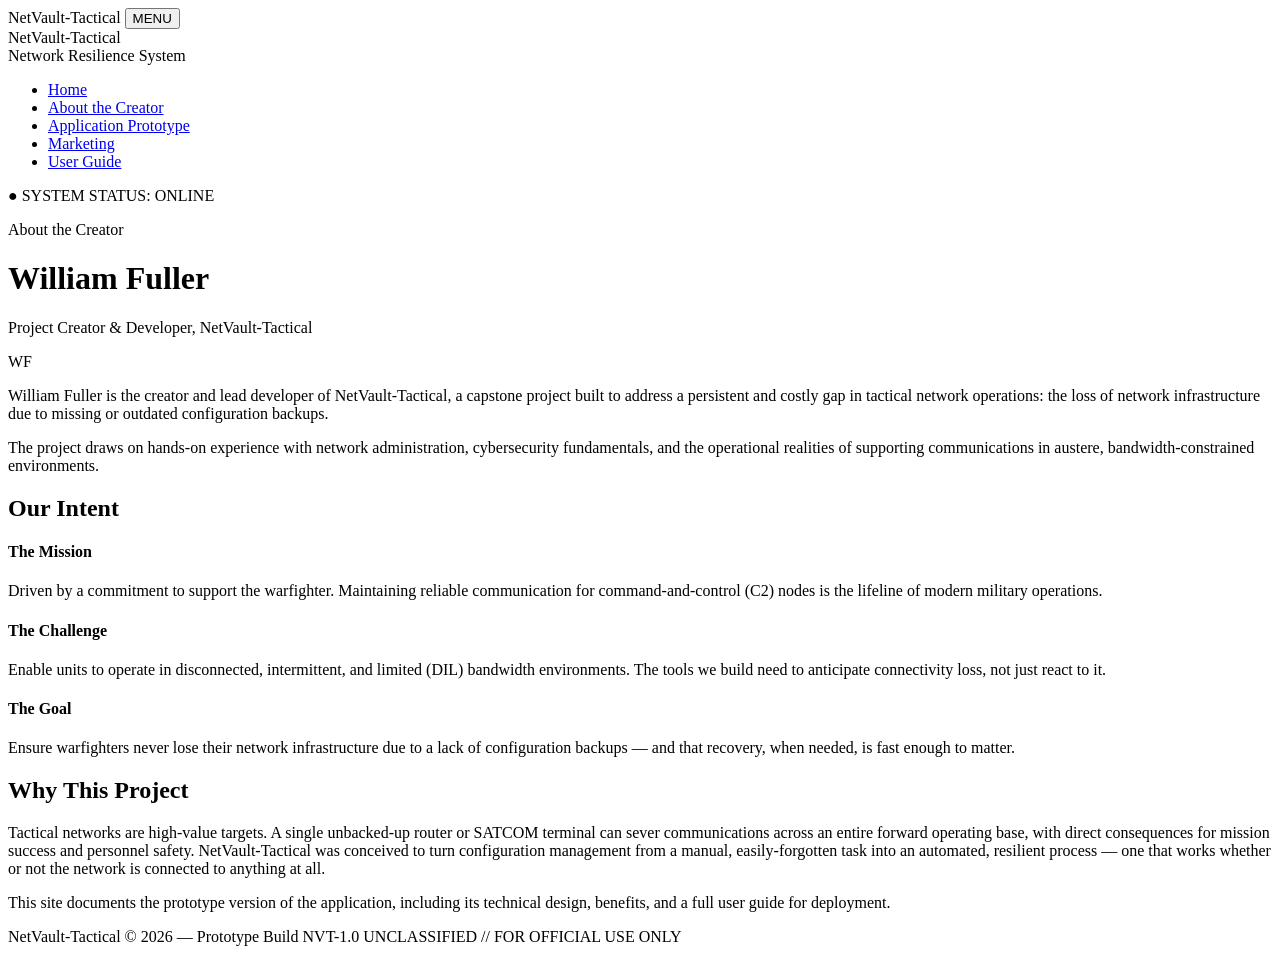
==== about.html @ 0a253bd3 "Initializing Initializing" ====
<!DOCTYPE html>
<html lang="en">
<head>
<meta charset="UTF-8">
<meta name="viewport" content="width=device-width, initial-scale=1.0">
<title>About the Creator | NetVault-Tactical</title>
<link rel="stylesheet" href="assets/style.css">
</head>
<body>

<div class="mobile-bar">
  <span class="mark">NetVault<span>-Tactical</span></span>
  <button class="burger" onclick="toggleNav()">MENU</button>
</div>

<div class="shell">
  <nav class="sidenav" id="sidenav">
    <div class="brand">
      <div class="mark">NetVault<span>-Tactical</span></div>
      <div class="sub">Network Resilience System</div>
    </div>
    <ul class="navlist">
      <li><a href="index.html">Home</a></li>
      <li><a href="about.html" class="active">About the Creator</a></li>
      <li><a href="prototype.html">Application Prototype</a></li>
      <li><a href="marketing.html">Marketing</a></li>
      <li><a href="guide.html">User Guide</a></li>
    </ul>
    <div class="navfoot"><span class="dot">●</span> SYSTEM STATUS: ONLINE</div>
  </nav>

  <main>
    <div class="page">

      <p class="eyebrow">About the Creator</p>
      <h1 class="title">William Fuller</h1>
      <p class="lede">Project Creator &amp; Developer, NetVault-Tactical</p>

      <div class="profile">
        <div class="avatar">WF</div>
        <div>
          <p>
            William Fuller is the creator and lead developer of NetVault-Tactical, a
            capstone project built to address a persistent and costly gap in tactical
            network operations: the loss of network infrastructure due to missing or
            outdated configuration backups.
          </p>
          <p class="muted">
            The project draws on hands-on experience with network administration,
            cybersecurity fundamentals, and the operational realities of supporting
            communications in austere, bandwidth-constrained environments.
          </p>
        </div>
      </div>

      <h2 class="section-head">Our Intent</h2>

      <div class="timeline">
        <div class="item">
          <h4>The Mission</h4>
          <p>
            Driven by a commitment to support the warfighter. Maintaining reliable
            communication for command-and-control (C2) nodes is the lifeline of
            modern military operations.
          </p>
        </div>
        <div class="item">
          <h4>The Challenge</h4>
          <p>
            Enable units to operate in disconnected, intermittent, and limited (DIL)
            bandwidth environments. The tools we build need to anticipate connectivity
            loss, not just react to it.
          </p>
        </div>
        <div class="item">
          <h4>The Goal</h4>
          <p>
            Ensure warfighters never lose their network infrastructure due to a lack
            of configuration backups &mdash; and that recovery, when needed, is fast
            enough to matter.
          </p>
        </div>
      </div>

      <h2 class="section-head">Why This Project</h2>
      <p>
        Tactical networks are high-value targets. A single unbacked-up router or
        SATCOM terminal can sever communications across an entire forward operating
        base, with direct consequences for mission success and personnel safety.
        NetVault-Tactical was conceived to turn configuration management from a
        manual, easily-forgotten task into an automated, resilient process &mdash;
        one that works whether or not the network is connected to anything at all.
      </p>
      <p class="muted">
        This site documents the prototype version of the application, including its
        technical design, benefits, and a full user guide for deployment.
      </p>

      <footer class="sitefoot">
        <span>NetVault-Tactical &copy; 2026 &mdash; Prototype Build NVT-1.0</span>
        <span>UNCLASSIFIED // FOR OFFICIAL USE ONLY</span>
      </footer>
    </div>
  </main>
</div>

<script src="assets/site.js"></script>
</body>
</html>
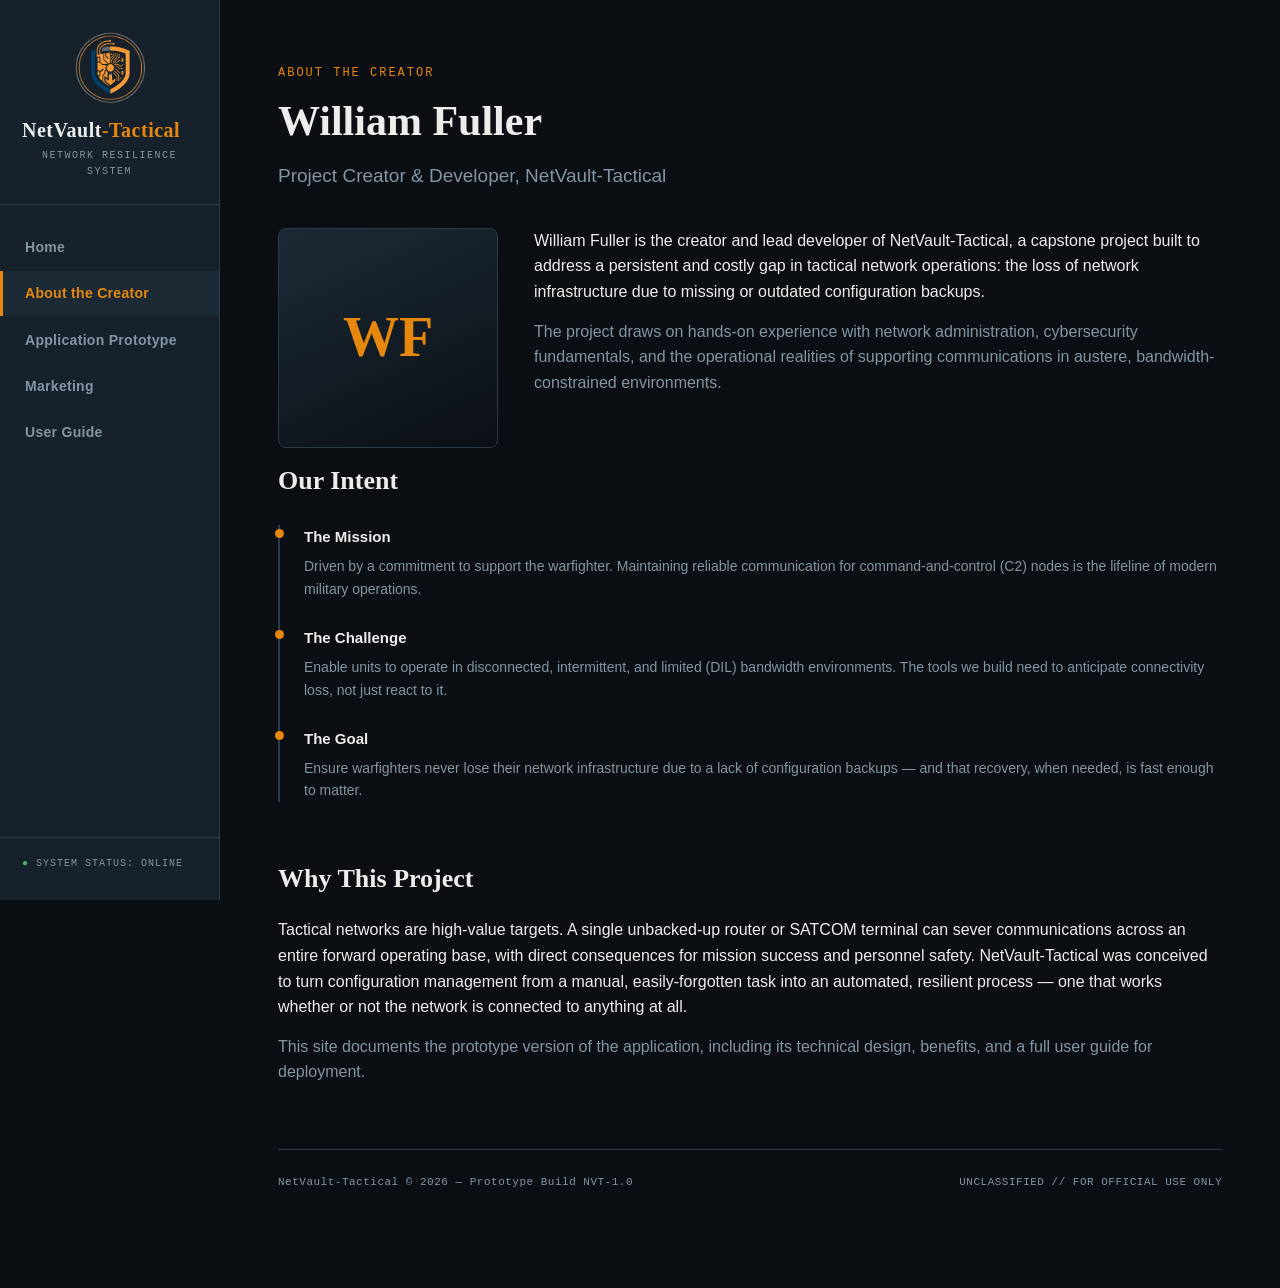
==== commit 9be1cd93: "Update about.html More Picture problems." ====
--- a/about.html
+++ b/about.html
@@ -7,15 +7,14 @@
 <link rel="stylesheet" href="assets/style.css">
 </head>
 <body>
-
 <div class="mobile-bar">
-  <span class="mark">NetVault<span>-Tactical</span></span>
+  <span class="mark"><img src="assets/logo-mark.png" alt="" class="logo-mark">NetVault<span>-Tactical</span></span>
   <button class="burger" onclick="toggleNav()">MENU</button>
 </div>
-
 <div class="shell">
   <nav class="sidenav" id="sidenav">
     <div class="brand">
+      <img src="assets/logo-mark.png" alt="NetVault-Tactical shield logo" class="logo-mark">
       <div class="mark">NetVault<span>-Tactical</span></div>
       <div class="sub">Network Resilience System</div>
     </div>
@@ -28,14 +27,11 @@
     </ul>
     <div class="navfoot"><span class="dot">●</span> SYSTEM STATUS: ONLINE</div>
   </nav>
-
   <main>
     <div class="page">
-
       <p class="eyebrow">About the Creator</p>
       <h1 class="title">William Fuller</h1>
       <p class="lede">Project Creator &amp; Developer, NetVault-Tactical</p>
-
       <div class="profile">
         <div class="avatar">WF</div>
         <div>
@@ -52,9 +48,7 @@
           </p>
         </div>
       </div>
-
       <h2 class="section-head">Our Intent</h2>
-
       <div class="timeline">
         <div class="item">
           <h4>The Mission</h4>
@@ -81,7 +75,6 @@
           </p>
         </div>
       </div>
-
       <h2 class="section-head">Why This Project</h2>
       <p>
         Tactical networks are high-value targets. A single unbacked-up router or
@@ -95,7 +88,6 @@
         This site documents the prototype version of the application, including its
         technical design, benefits, and a full user guide for deployment.
       </p>
-
       <footer class="sitefoot">
         <span>NetVault-Tactical &copy; 2026 &mdash; Prototype Build NVT-1.0</span>
         <span>UNCLASSIFIED // FOR OFFICIAL USE ONLY</span>
@@ -103,7 +95,6 @@
     </div>
   </main>
 </div>
-
 <script src="assets/site.js"></script>
 </body>
 </html>
--- a/assets/style.css
+++ b/assets/style.css
@@ -0,0 +1,526 @@
+:root {
+  --bg:        #0B0F14;
+  --panel:     #16212B;
+  --panel-2:   #1C2A36;
+  --line:      #2A3A47;
+  --amber:     #E8870E;
+  --amber-dim: #B8690A;
+  --steel:     #3B7DA6;
+  --steel-dim: #2C5E7E;
+  --text:      #EDEDED;
+  --muted:     #8295A3;
+  --good:      #4FAE6E;
+  --serif: "Bookman Old Style", "Cambria", Georgia, serif;
+  --sans:  "Arial", "Helvetica Neue", sans-serif;
+  --mono:  "Courier New", Courier, monospace;
+}
+* { box-sizing: border-box; }
+html { scroll-behavior: smooth; }
+body {
+  margin: 0;
+  background: var(--bg);
+  color: var(--text);
+  font-family: var(--sans);
+  font-size: 16px;
+  line-height: 1.6;
+  -webkit-font-smoothing: antialiased;
+}
+a { color: var(--steel); text-decoration: none; }
+a:hover { color: var(--amber); }
+a:focus-visible, button:focus-visible {
+  outline: 2px solid var(--amber);
+  outline-offset: 3px;
+}
+img { max-width: 100%; display: block; }
+.shell {
+  display: grid;
+  grid-template-columns: 220px 1fr;
+  min-height: 100vh;
+}
+.sidenav {
+  background: var(--panel);
+  border-right: 1px solid var(--line);
+  padding: 28px 0 28px 0;
+  position: sticky;
+  top: 0;
+  height: 100vh;
+  display: flex;
+  flex-direction: column;
+}
+.brand {
+  padding: 0 22px 24px 22px;
+  border-bottom: 1px solid var(--line);
+  margin-bottom: 18px;
+  text-align:center;
+}
+.brand .logo-mark {
+  width: 96px;
+  height: auto;
+  margin: 0 auto 14px auto;
+  display: block;
+}
+.brand .mark {
+  font-family: var(--serif);
+  font-weight: bold;
+  font-size: 20px;
+  color: var(--text);
+  letter-spacing: 0.5px;
+  line-height: 1.2;
+  text-align: left;
+}
+.brand .mark span { color: var(--amber); }
+.brand .sub {
+  font-family: var(--mono);
+  font-size: 10px;
+  color: var(--muted);
+  letter-spacing: 1.5px;
+  margin-top: 6px;
+  text-transform: uppercase;
+}
+.navlist { list-style: none; margin: 0; padding: 0; flex: 1; }
+.navlist li { margin: 2px 0; }
+.navlist a {
+  display: block;
+  padding: 11px 22px;
+  color: var(--muted);
+  font-family: var(--sans);
+  font-size: 14px;
+  font-weight: 600;
+  letter-spacing: 0.3px;
+  border-left: 3px solid transparent;
+  transition: background 0.15s, color 0.15s, border-color 0.15s;
+}
+.navlist a:hover {
+  color: var(--text);
+  background: var(--panel-2);
+}
+.navlist a.active {
+  color: var(--amber);
+  border-left-color: var(--amber);
+  background: var(--panel-2);
+}
+.navfoot {
+  padding: 18px 22px 0 22px;
+  border-top: 1px solid var(--line);
+  font-family: var(--mono);
+  font-size: 10px;
+  color: var(--muted);
+  letter-spacing: 1px;
+}
+.navfoot .dot { color: var(--good); }
+main { min-width: 0; }
+.page {
+  max-width: 1040px;
+  margin: 0 auto;
+  padding: 64px 48px 96px 48px;
+}
+.mobile-bar {
+  display: none;
+  background: var(--panel);
+  border-bottom: 1px solid var(--line);
+  padding: 14px 18px;
+  align-items: center;
+  justify-content: space-between;
+  position: sticky;
+  top: 0;
+  z-index: 50;
+}
+.mobile-bar .mark { font-family: var(--serif); font-weight: bold; font-size: 17px; display: flex; align-items: center; gap: 9px; }
+.mobile-bar .mark span { color: var(--amber); }
+.mobile-bar .logo-mark { width: 26px; height: auto; }
+.burger {
+  background: none;
+  border: 1px solid var(--line);
+  color: var(--text);
+  font-family: var(--mono);
+  font-size: 12px;
+  padding: 7px 12px;
+  border-radius: 3px;
+  cursor: pointer;
+}
+@media (max-width: 880px) {
+  .shell { grid-template-columns: 1fr; }
+  .sidenav { display: none; }
+  .sidenav.open { display: flex; position: fixed; z-index: 60; width: 240px; }
+  .mobile-bar { display: flex; }
+  .page { padding: 40px 22px 72px 22px; }
+}
+.eyebrow {
+  font-family: var(--mono);
+  font-size: 12px;
+  letter-spacing: 2px;
+  color: var(--amber);
+  text-transform: uppercase;
+  margin: 0 0 14px 0;
+}
+h1.title {
+  font-family: var(--serif);
+  font-size: 42px;
+  line-height: 1.15;
+  margin: 0 0 16px 0;
+  color: var(--text);
+}
+h1.title em { color: var(--amber); font-style: normal; }
+.lede {
+  font-size: 19px;
+  color: var(--muted);
+  max-width: 640px;
+  margin: 0 0 36px 0;
+}
+h2.section-head {
+  font-family: var(--serif);
+  font-size: 26px;
+  color: var(--text);
+  margin: 56px 0 18px 0;
+}
+h2.section-head:first-of-type { margin-top: 0; }
+h3.sub-head {
+  font-family: var(--sans);
+  font-size: 17px;
+  font-weight: 700;
+  color: var(--amber);
+  margin: 0 0 8px 0;
+}
+p { color: var(--text); margin: 0 0 14px 0; }
+p.muted { color: var(--muted); }
+ul.plain, ol.plain { padding-left: 20px; margin: 0 0 16px 0; }
+ul.plain li, ol.plain li { margin-bottom: 8px; }
+.status-row {
+  display: flex;
+  align-items: baseline;
+  gap: 10px;
+  font-family: var(--mono);
+  font-size: 12px;
+  letter-spacing: 1px;
+  margin-bottom: 10px;
+  color: var(--muted);
+}
+.status-row .tag {
+  color: var(--good);
+  font-weight: bold;
+}
+.status-row .tag.amber { color: var(--amber); }
+.status-row .tag.steel { color: var(--steel); }
+.grid-3 {
+  display: grid;
+  grid-template-columns: repeat(3, 1fr);
+  gap: 18px;
+  margin: 24px 0 8px 0;
+}
+.grid-2 {
+  display: grid;
+  grid-template-columns: repeat(2, 1fr);
+  gap: 18px;
+  margin: 24px 0 8px 0;
+}
+@media (max-width: 720px) {
+  .grid-3, .grid-2 { grid-template-columns: 1fr; }
+}
+.card {
+  background: var(--panel);
+  border: 1px solid var(--line);
+  border-radius: 6px;
+  padding: 22px;
+}
+.card h4 {
+  font-family: var(--sans);
+  font-size: 15px;
+  margin: 0 0 8px 0;
+  color: var(--text);
+}
+.card p { font-size: 14px; color: var(--muted); margin: 0; }
+table.spec {
+  width: 100%;
+  border-collapse: collapse;
+  margin: 18px 0 36px 0;
+  font-size: 14.5px;
+}
+table.spec th, table.spec td {
+  text-align: left;
+  padding: 12px 16px;
+  border-bottom: 1px solid var(--line);
+  vertical-align: top;
+}
+table.spec th {
+  font-family: var(--mono);
+  font-size: 11px;
+  letter-spacing: 1px;
+  text-transform: uppercase;
+  color: var(--amber);
+  border-bottom: 1px solid var(--amber-dim);
+}
+table.spec td.label {
+  color: var(--text);
+  font-weight: 600;
+  width: 220px;
+}
+table.spec td.value { color: var(--muted); }
+.btn {
+  display: inline-block;
+  font-family: var(--sans);
+  font-weight: 700;
+  font-size: 14px;
+  letter-spacing: 0.4px;
+  padding: 13px 26px;
+  border-radius: 4px;
+  cursor: pointer;
+  border: 1px solid transparent;
+}
+.btn-primary {
+  background: var(--amber);
+  color: #1a1206;
+}
+.btn-primary:hover { background: #fb9c1f; color: #1a1206; }
+.btn-outline {
+  background: transparent;
+  border: 1px solid var(--steel);
+  color: var(--steel);
+}
+.btn-outline:hover { border-color: var(--amber); color: var(--amber); }
+.hero {
+  display: grid;
+  grid-template-columns: 1.1fr 0.9fr;
+  gap: 48px;
+  align-items: center;
+  margin-bottom: 48px;
+}
+@media (max-width: 880px) {
+  .hero { grid-template-columns: 1fr; }
+}
+.hero-panel {
+  background: var(--panel);
+  border: 1px solid var(--line);
+  border-radius: 8px;
+  padding: 28px;
+}
+.hero-panel .readout-title {
+  font-family: var(--mono);
+  font-size: 12px;
+  color: var(--muted);
+  letter-spacing: 1.5px;
+  margin-bottom: 16px;
+  border-bottom: 1px solid var(--line);
+  padding-bottom: 12px;
+}
+.readout-line {
+  display: flex;
+  justify-content: space-between;
+  font-family: var(--mono);
+  font-size: 13px;
+  padding: 9px 0;
+  border-bottom: 1px solid var(--line);
+  color: var(--text);
+}
+.readout-line:last-child { border-bottom: none; }
+.readout-line .val { color: var(--good); font-weight: bold; }
+.readout-line .val.amber { color: var(--amber); }
+.pillars {
+  display: grid;
+  grid-template-columns: repeat(3, 1fr);
+  gap: 16px;
+  margin: 8px 0 8px 0;
+}
+@media (max-width: 720px) { .pillars { grid-template-columns: 1fr; } }
+.pillar {
+  border: 1px solid var(--line);
+  border-radius: 6px;
+  padding: 20px;
+  background: var(--panel);
+}
+.pillar .num {
+  font-family: var(--mono);
+  font-size: 11px;
+  color: var(--amber);
+  letter-spacing: 1px;
+  margin-bottom: 10px;
+}
+.pillar h4 { margin: 0 0 8px 0; font-size: 15.5px; }
+.pillar p { font-size: 13.5px; color: var(--muted); margin: 0; }
+.profile {
+  display: grid;
+  grid-template-columns: 220px 1fr;
+  gap: 36px;
+  margin-bottom: 12px;
+}
+@media (max-width: 720px) { .profile { grid-template-columns: 1fr; } }
+.avatar {
+  width: 100%;
+  aspect-ratio: 1;
+  border-radius: 8px;
+  background: linear-gradient(155deg, var(--panel-2), var(--bg));
+  border: 1px solid var(--line);
+  display: flex;
+  align-items: center;
+  justify-content: center;
+  font-family: var(--serif);
+  font-size: 56px;
+  font-weight: bold;
+  color: var(--amber);
+}
+.timeline {
+  border-left: 2px solid var(--line);
+  padding-left: 24px;
+  margin: 24px 0;
+}
+.timeline .item { margin-bottom: 26px; position: relative; }
+.timeline .item::before {
+  content: "";
+  position: absolute;
+  left: -29px;
+  top: 4px;
+  width: 9px;
+  height: 9px;
+  border-radius: 50%;
+  background: var(--amber);
+}
+.timeline .item h4 { margin: 0 0 6px 0; font-size: 15px; color: var(--text); }
+.timeline .item p { font-size: 14px; color: var(--muted); margin: 0; }
+.cta-banner {
+  background: linear-gradient(120deg, var(--panel-2), var(--panel));
+  border: 1px solid var(--steel-dim);
+  border-radius: 8px;
+  padding: 36px;
+  text-align: left;
+  margin: 40px 0;
+}
+.cta-banner h3 { font-family: var(--serif); font-size: 24px; margin: 0 0 10px 0; }
+.cta-banner p { color: var(--muted); margin: 0 0 20px 0; }
+.testimonial {
+  border-left: 3px solid var(--amber);
+  padding-left: 18px;
+  margin: 22px 0;
+  font-style: italic;
+  color: var(--muted);
+  font-size: 15px;
+}
+.quote-attrib {
+  display: block;
+  margin-top: 8px;
+  font-style: normal;
+  font-family: var(--mono);
+  font-size: 11px;
+  color: var(--steel);
+  letter-spacing: 0.5px;
+}
+.modal-overlay {
+  display: none;
+  position: fixed;
+  inset: 0;
+  background: rgba(5, 7, 10, 0.75);
+  align-items: center;
+  justify-content: center;
+  z-index: 200;
+  padding: 20px;
+}
+.modal-overlay.show { display: flex; }
+.modal-box {
+  background: var(--steel-dim);
+  border: 1px solid var(--steel);
+  border-radius: 10px;
+  padding: 36px;
+  max-width: 460px;
+  text-align: center;
+}
+.modal-box p { color: var(--text); font-size: 16px; font-weight: 600; margin-bottom: 22px; }
+.modal-input {
+  width: 100%;
+  background: var(--bg);
+  border: 1px solid var(--line);
+  color: var(--text);
+  font-family: var(--sans);
+  font-size: 15px;
+  padding: 12px 14px;
+  border-radius: 4px;
+  margin-bottom: 18px;
+}
+.modal-input::placeholder { color: var(--muted); }
+.modal-input:focus-visible {
+  outline: 2px solid var(--amber);
+  outline-offset: 2px;
+  border-color: var(--amber);
+}
+.modal-actions {
+  display: flex;
+  gap: 12px;
+  justify-content: center;
+}
+.modal-actions .btn { border: none; font-family: var(--sans); }
+.modal-actions .btn-outline { border: 1px solid var(--steel); }
+.guide-toc {
+  list-style: none;
+  margin: 0 0 32px 0;
+  padding: 0;
+  display: grid;
+  gap: 10px;
+}
+.guide-toc li {
+  background: var(--panel);
+  border: 1px solid var(--line);
+  border-radius: 5px;
+  padding: 14px 18px;
+  display: grid;
+  grid-template-columns: 110px 1fr;
+  gap: 14px;
+  font-size: 14px;
+}
+@media (max-width: 600px) { .guide-toc li { grid-template-columns: 1fr; } }
+.guide-toc .sec-num {
+  font-family: var(--mono);
+  color: var(--amber);
+  font-weight: bold;
+}
+.guide-toc .sec-body strong { display: block; color: var(--text); margin-bottom: 3px; }
+.guide-toc .sec-body span { color: var(--muted); font-size: 13px; }
+.warn-box {
+  border: 1px solid var(--amber-dim);
+  background: rgba(232, 135, 14, 0.08);
+  border-radius: 6px;
+  padding: 16px 20px;
+  margin: 22px 0;
+}
+.warn-box .wlabel {
+  font-family: var(--mono);
+  font-size: 11px;
+  letter-spacing: 1.5px;
+  color: var(--amber);
+  margin-bottom: 6px;
+  display: block;
+}
+.warn-box p { font-size: 14px; margin: 0; color: var(--text); }
+footer.sitefoot {
+  border-top: 1px solid var(--line);
+  margin-top: 64px;
+  padding-top: 24px;
+  font-family: var(--mono);
+  font-size: 11px;
+  color: var(--muted);
+  letter-spacing: 0.5px;
+  display: flex;
+  justify-content: space-between;
+  flex-wrap: wrap;
+  gap: 8px;
+}
+.modal-input {
+  width: 100%;
+  background: var(--bg);
+  border: 1px solid var(--line);
+  color: var(--text);
+  font-family: var(--sans);
+  font-size: 15px;
+  padding: 12px 14px;
+  border-radius: 4px;
+  margin-bottom: 18px;
+}
+.modal-input::placeholder { color: var(--muted); }
+.modal-input:focus-visible {
+  outline: 2px solid var(--amber);
+  outline-offset: 2px;
+  border-color: var(--amber);
+}
+.modal-actions {
+  display: flex;
+  gap: 12px;
+  justify-content: center;
+}
+.modal-actions .btn { border: none; font-family: var(--sans); }
+.modal-actions .btn-outline { border: 1px solid var(--steel); }
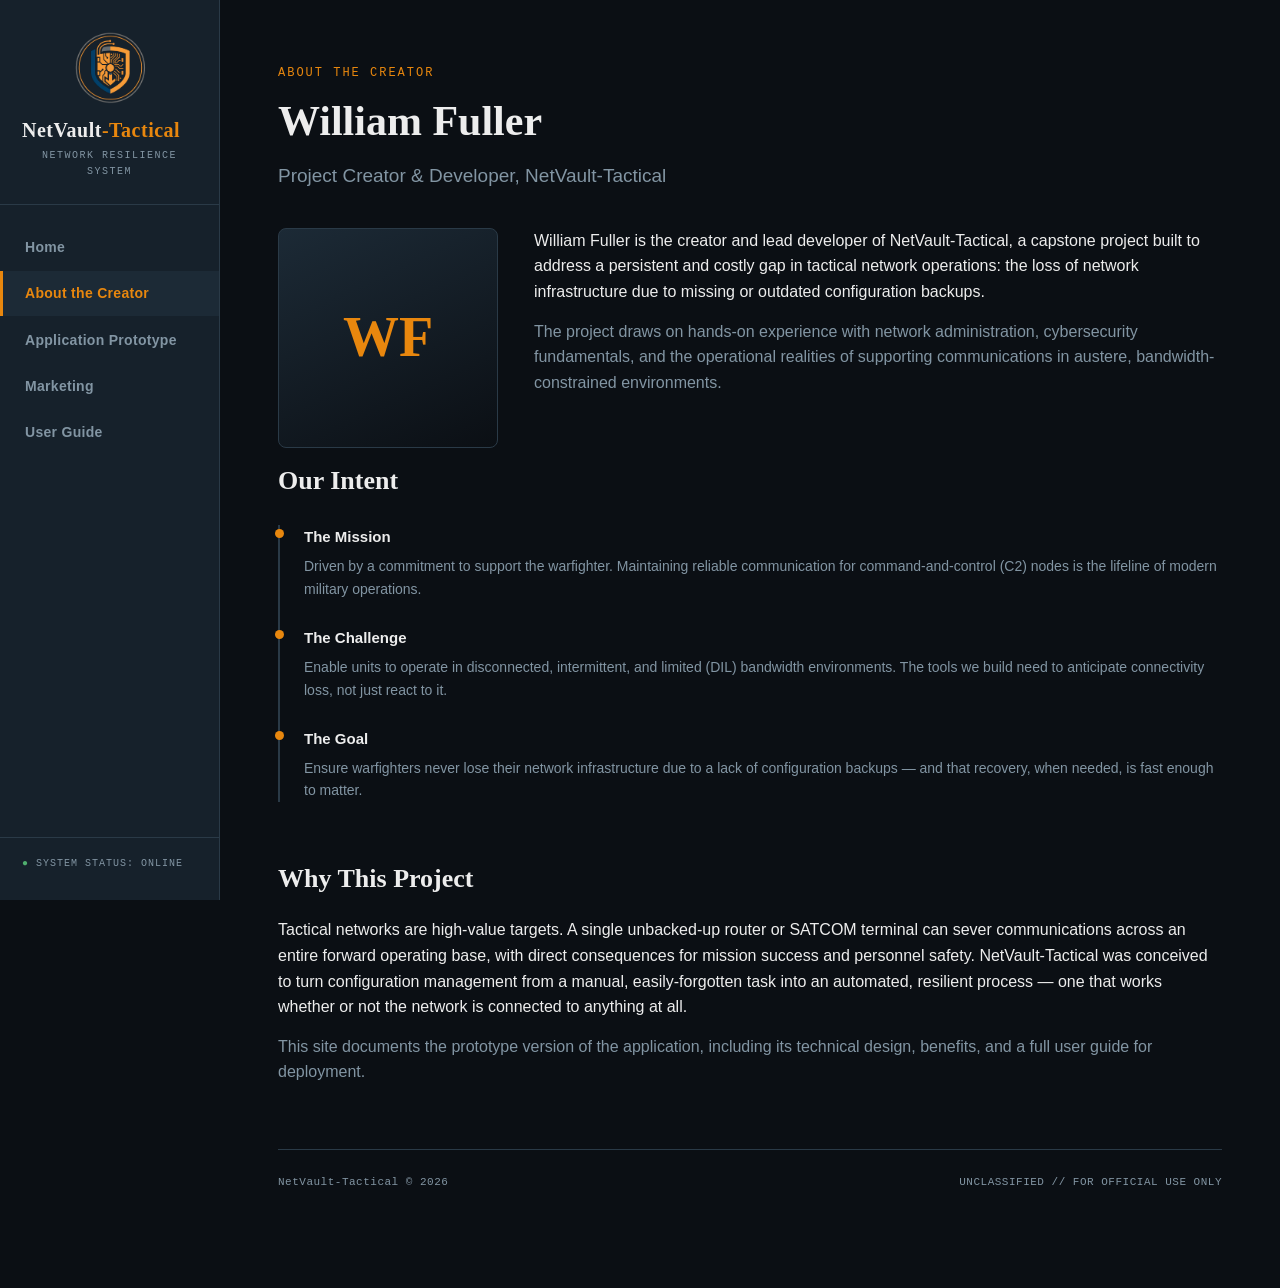
==== commit ede650a6: "Update about.html" ====
--- a/about.html
+++ b/about.html
@@ -89,7 +89,7 @@
         technical design, benefits, and a full user guide for deployment.
       </p>
       <footer class="sitefoot">
-        <span>NetVault-Tactical &copy; 2026 &mdash; Prototype Build NVT-1.0</span>
+        <span>NetVault-Tactical &copy; 2026</span>
         <span>UNCLASSIFIED // FOR OFFICIAL USE ONLY</span>
       </footer>
     </div>
